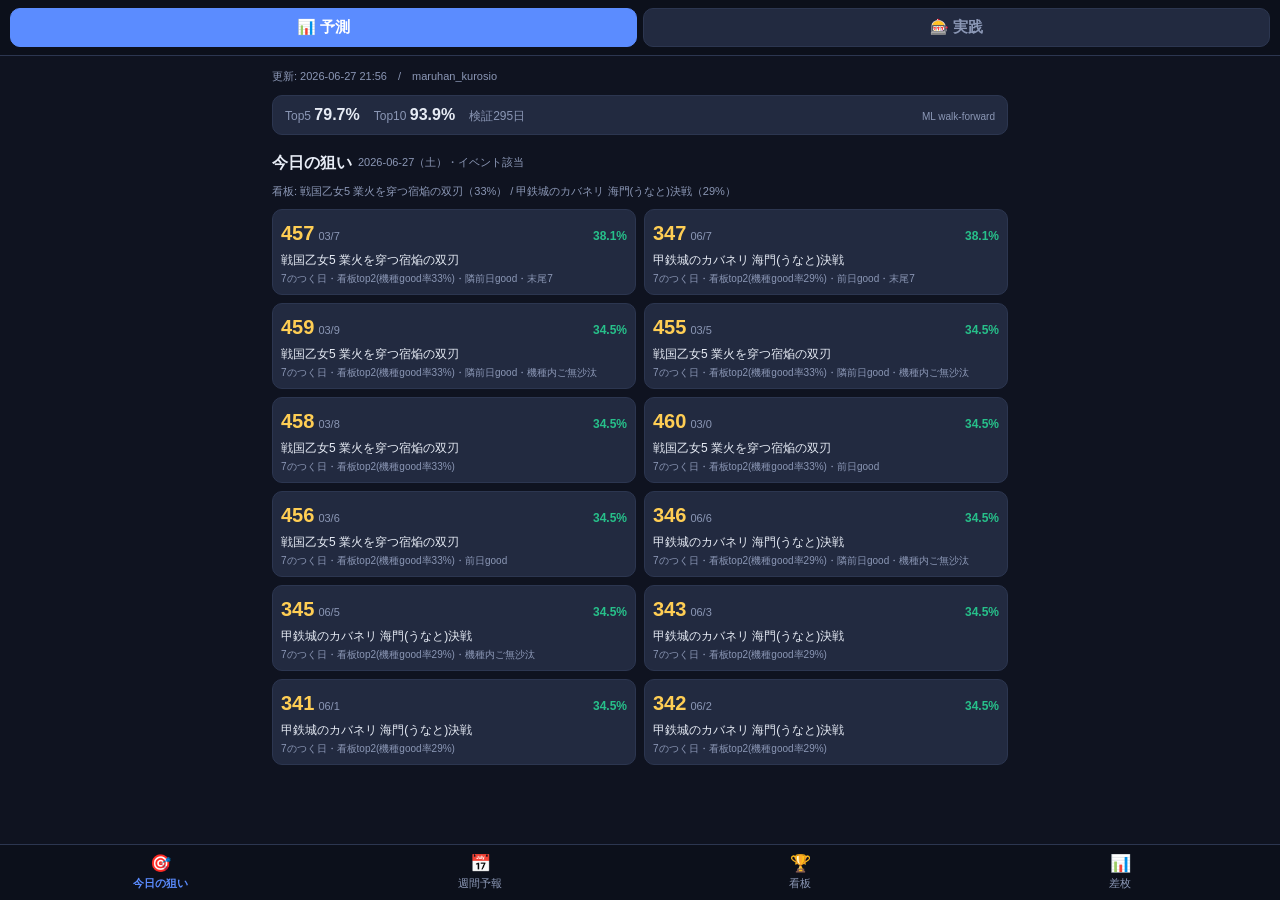
==== index.html @ d2a90990 "統合モバイルサイト: 予測閲覧 + 実践カウンター" ====
<!doctype html>
<html lang="ja">
<head>
<meta charset="utf-8">
<meta name="viewport" content="width=device-width, initial-scale=1, viewport-fit=cover, maximum-scale=1, user-scalable=no">
<meta name="robots" content="noindex, nofollow">
<meta name="theme-color" content="#0f1320">
<meta name="apple-mobile-web-app-capable" content="yes">
<meta name="apple-mobile-web-app-status-bar-style" content="black-translucent">
<title>スロット</title>
<link rel="manifest" href="manifest.json">
<link rel="icon" href="icon.svg" type="image/svg+xml">
<link rel="apple-touch-icon" href="icon.svg">
<style>
  *{box-sizing:border-box; -webkit-tap-highlight-color:transparent}
  html,body{margin:0; height:100%; background:#0f1320; color:#e7ecf5;
    font-family:-apple-system,BlinkMacSystemFont,"Hiragino Sans","Helvetica Neue",sans-serif}
  #shell{display:flex; flex-direction:column; height:100vh; height:100dvh}
  #topnav{display:flex; gap:6px; padding:calc(env(safe-area-inset-top) + 8px) 10px 8px;
    background:#0c101b; border-bottom:1px solid #2c3650; flex:0 0 auto}
  #topnav button{flex:1; background:#222a40; color:#8b97b5; border:1px solid #2c3650;
    border-radius:10px; padding:9px 4px; font-size:15px; font-weight:700; font-family:inherit}
  #topnav button.on{background:#5b8cff; color:#fff; border-color:#5b8cff}
  #frames{position:relative; flex:1 1 auto; min-height:0}
  #frames iframe{position:absolute; inset:0; width:100%; height:100%; border:0; background:#0f1320}
  #frames iframe.hidden{display:none}
</style>
</head>
<body>
<div id="shell">
  <nav id="topnav">
    <button id="t-predict" class="on">📊 予測</button>
    <button id="t-practice">🎰 実践</button>
  </nav>
  <div id="frames">
    <iframe id="f-predict" src="predict/index.html" title="予測データ"></iframe>
    <iframe id="f-practice" class="hidden" title="実践カウンター" data-src="practice/index.html"></iframe>
  </div>
</div>
<script>
  var bp = document.getElementById('t-predict');
  var ba = document.getElementById('t-practice');
  var fp = document.getElementById('f-predict');
  var fa = document.getElementById('f-practice');
  function show(which){
    var pred = which === 'predict';
    bp.classList.toggle('on', pred);
    ba.classList.toggle('on', !pred);
    fp.classList.toggle('hidden', !pred);
    fa.classList.toggle('hidden', pred);
    // 実践フレームは初回タップ時に遅延ロード(初期表示を軽く保つ)
    if(!pred && !fa.src){ fa.src = fa.dataset.src; }
    try{ location.hash = which; }catch(e){}
  }
  bp.addEventListener('click', function(){ show('predict'); });
  ba.addEventListener('click', function(){ show('practice'); });
  if(location.hash === '#practice'){ show('practice'); }
  if('serviceWorker' in navigator){
    window.addEventListener('load', function(){
      navigator.serviceWorker.register('sw.js').catch(function(){});
    });
  }
</script>
</body>
</html>
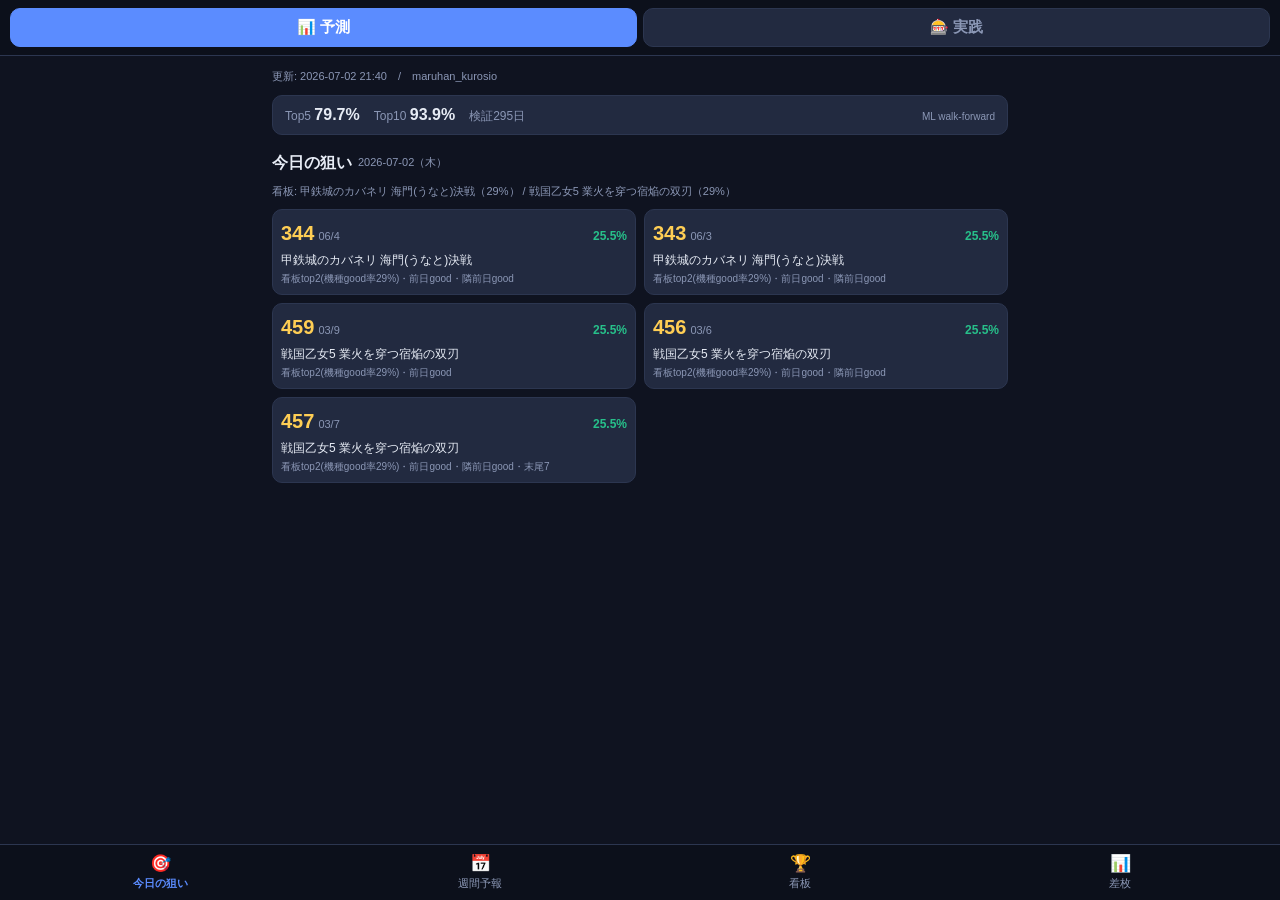
==== commit 19c0c27f: "実践アプリの不明ボタン削除・差枚画面を参考サイト風に再設計・PWA更新通知バナー追加 - 機種画面の「＋L東京喰種」ボタンと関連プリセットコードを削除 - 差枚(日別)テーブルを台番+日付ごとに差枚/" ====
--- a/index.html
+++ b/index.html
@@ -24,6 +24,12 @@
   #frames{position:relative; flex:1 1 auto; min-height:0}
   #frames iframe{position:absolute; inset:0; width:100%; height:100%; border:0; background:#0f1320}
   #frames iframe.hidden{display:none}
+  #update-banner{position:fixed; left:10px; right:10px;
+    bottom:calc(env(safe-area-inset-bottom) + 10px); z-index:50;
+    background:#5b8cff; color:#fff; border:0; border-radius:12px;
+    padding:12px 14px; font-size:14px; font-weight:700; font-family:inherit;
+    box-shadow:0 4px 16px rgba(0,0,0,.35); display:none}
+  #update-banner.show{display:block}
 </style>
 </head>
 <body>
@@ -37,6 +43,7 @@
     <iframe id="f-practice" class="hidden" title="実践カウンター" data-src="practice/index.html"></iframe>
   </div>
 </div>
+<button id="update-banner">🔄 新しいバージョンがあります。タップで更新</button>
 <script>
   var bp = document.getElementById('t-predict');
   var ba = document.getElementById('t-practice');
@@ -57,7 +64,34 @@
   if(location.hash === '#practice'){ show('practice'); }
   if('serviceWorker' in navigator){
     window.addEventListener('load', function(){
-      navigator.serviceWorker.register('sw.js').catch(function(){});
+      navigator.serviceWorker.register('sw.js').then(function(reg){
+        var banner = document.getElementById('update-banner');
+        function promptUpdate(worker){
+          banner.classList.add('show');
+          banner.onclick = function(){
+            banner.classList.remove('show');
+            worker.postMessage({type:'SKIP_WAITING'});
+          };
+        }
+        // iOSのホーム画面アプリはバックグラウンドで自動チェックしないため、
+        // 起動時・復帰時に明示的に最新版を確認する
+        reg.update().catch(function(){});
+        document.addEventListener('visibilitychange', function(){
+          if(document.visibilityState === 'visible') reg.update().catch(function(){});
+        });
+        if(reg.waiting) promptUpdate(reg.waiting);
+        reg.addEventListener('updatefound', function(){
+          var nw = reg.installing;
+          if(!nw) return;
+          nw.addEventListener('statechange', function(){
+            if(nw.state === 'installed' && navigator.serviceWorker.controller) promptUpdate(nw);
+          });
+        });
+        var reloaded = false;
+        navigator.serviceWorker.addEventListener('controllerchange', function(){
+          if(reloaded) return; reloaded = true; location.reload();
+        });
+      }).catch(function(){});
     });
   }
 </script>
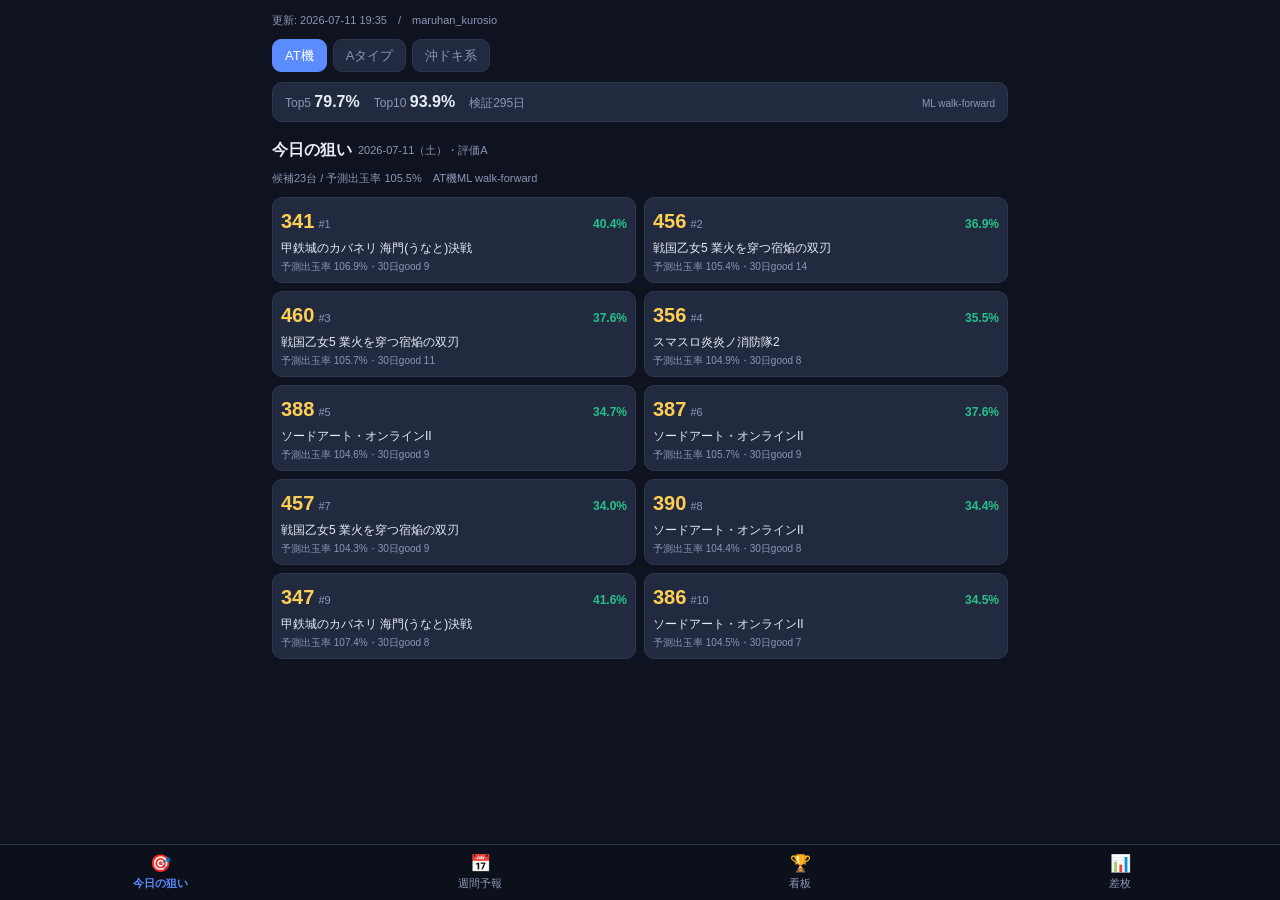
==== commit ddc8faa6: "予測専用サイト化: 実践カウンターを別サイト(slot-counter)へ分離 - practice/ 一式を削除(カウンターは github.com/hiroshifingers/slot-coun" ====
--- a/index.html
+++ b/index.html
@@ -7,7 +7,7 @@
 <meta name="theme-color" content="#0f1320">
 <meta name="apple-mobile-web-app-capable" content="yes">
 <meta name="apple-mobile-web-app-status-bar-style" content="black-translucent">
-<title>スロット</title>
+<title>スロット予測</title>
 <link rel="manifest" href="manifest.json">
 <link rel="icon" href="icon.svg" type="image/svg+xml">
 <link rel="apple-touch-icon" href="icon.svg">
@@ -15,15 +15,8 @@
   *{box-sizing:border-box; -webkit-tap-highlight-color:transparent}
   html,body{margin:0; height:100%; background:#0f1320; color:#e7ecf5;
     font-family:-apple-system,BlinkMacSystemFont,"Hiragino Sans","Helvetica Neue",sans-serif}
-  #shell{display:flex; flex-direction:column; height:100vh; height:100dvh}
-  #topnav{display:flex; gap:6px; padding:calc(env(safe-area-inset-top) + 8px) 10px 8px;
-    background:#0c101b; border-bottom:1px solid #2c3650; flex:0 0 auto}
-  #topnav button{flex:1; background:#222a40; color:#8b97b5; border:1px solid #2c3650;
-    border-radius:10px; padding:9px 4px; font-size:15px; font-weight:700; font-family:inherit}
-  #topnav button.on{background:#5b8cff; color:#fff; border-color:#5b8cff}
-  #frames{position:relative; flex:1 1 auto; min-height:0}
-  #frames iframe{position:absolute; inset:0; width:100%; height:100%; border:0; background:#0f1320}
-  #frames iframe.hidden{display:none}
+  #shell{height:100vh; height:100dvh}
+  #f-predict{width:100%; height:100%; border:0; background:#0f1320; display:block}
   #update-banner{position:fixed; left:10px; right:10px;
     bottom:calc(env(safe-area-inset-bottom) + 10px); z-index:50;
     background:#5b8cff; color:#fff; border:0; border-radius:12px;
@@ -34,34 +27,10 @@
 </head>
 <body>
 <div id="shell">
-  <nav id="topnav">
-    <button id="t-predict" class="on">📊 予測</button>
-    <button id="t-practice">🎰 実践</button>
-  </nav>
-  <div id="frames">
-    <iframe id="f-predict" src="predict/index.html" title="予測データ"></iframe>
-    <iframe id="f-practice" class="hidden" title="実践カウンター" data-src="practice/index.html"></iframe>
-  </div>
+  <iframe id="f-predict" src="predict/index.html" title="予測データ"></iframe>
 </div>
 <button id="update-banner">🔄 新しいバージョンがあります。タップで更新</button>
 <script>
-  var bp = document.getElementById('t-predict');
-  var ba = document.getElementById('t-practice');
-  var fp = document.getElementById('f-predict');
-  var fa = document.getElementById('f-practice');
-  function show(which){
-    var pred = which === 'predict';
-    bp.classList.toggle('on', pred);
-    ba.classList.toggle('on', !pred);
-    fp.classList.toggle('hidden', !pred);
-    fa.classList.toggle('hidden', pred);
-    // 実践フレームは初回タップ時に遅延ロード(初期表示を軽く保つ)
-    if(!pred && !fa.src){ fa.src = fa.dataset.src; }
-    try{ location.hash = which; }catch(e){}
-  }
-  bp.addEventListener('click', function(){ show('predict'); });
-  ba.addEventListener('click', function(){ show('practice'); });
-  if(location.hash === '#practice'){ show('practice'); }
   if('serviceWorker' in navigator){
     window.addEventListener('load', function(){
       navigator.serviceWorker.register('sw.js').then(function(reg){
